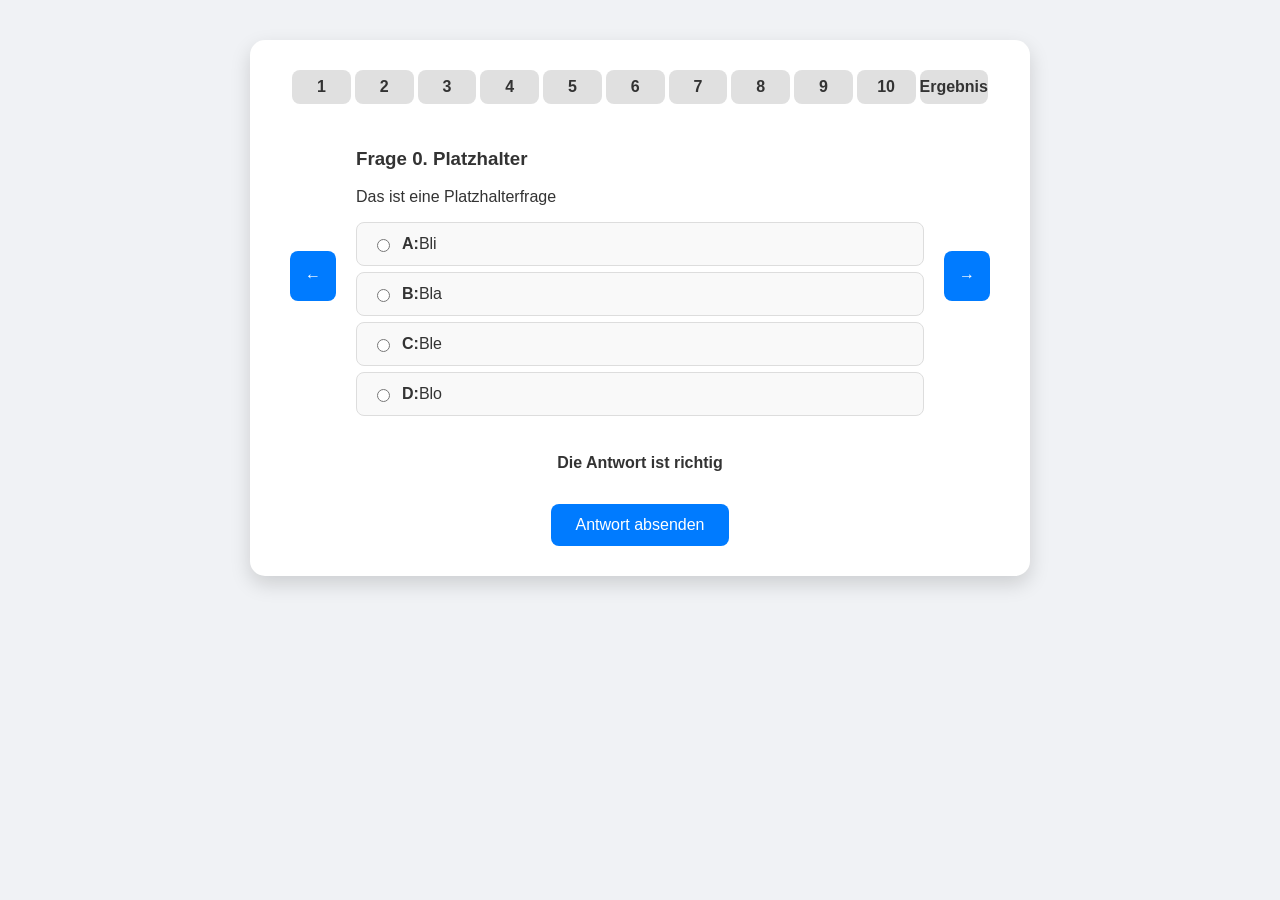
==== Quiz.html @ 4185fdd6 "Frontend gepusht Template Frontend ausgetauscht, gegen tatsächliches Frontend" ====
<!DOCTYPE HTML>
<html>
<head>
    <meta charset="UTF-8">
    <title>Social Engineering Quiz</title>
    <meta name="description" content="Ein Quiz zum Thema Social Engineering">
    <meta name="language" content="de">
    <meta name="publisher" content="FI25_1 (Amon, Brian, Corven, Leon, Leonard, Shahin)">
    <meta name="page-topic" content="Quiz">
	
	<link rel="stylesheet" href="styles/quiz.css">
	<script type="text/javascript" src="scripts/frontend.js"></script>
</head>
<body>
	<div class="quiz_frame">
		<div class="quiz_progressbar">
			<span class="step_1">1</span>
			<span class="step_2">2</span>
			<span class="step_3">3</span>
			<span class="step_4">4</span>
			<span class="step_5">5</span>
			<span class="step_6">6</span>
			<span class="step_7">7</span>
			<span class="step_8">8</span>
			<span class="step_9">9</span>
			<span class="step_10">10</span>
			<span class="step_result">Ergebnis</span>
		</div>
		
		<div class="quiz_container">
			<button id="prev-btn">←</button>

			<div id="question-box">
				<h3>Frage 0. Platzhalter</h3>
				<p>Das ist eine Platzhalterfrage</p>

				<label>
					<input type="radio" name="q" value="0">
					<strong>A:</strong> Bli
				</label>
				<label>
					<input type="radio" name="q" value="1">
					<strong>B:</strong> Bla
				</label>
				<label>
					<input type="radio" name="q" value="2">
					<strong>C:</strong> Ble
				</label>
				<label>
					<input type="radio" name="q" value="3">
					<strong>D:</strong> Blo
				</label>
			</div>

			<button id="next-btn">→</button>
		</div>
		
		<div id="feedback">Die Antwort ist richtig</div>
		
		<button id="submit-btn">Antwort absenden</button>
	</div>

</body>
</html>
---- styles/quiz.css ----
/* --- Grundlayout --- */
body {
    font-family: 'Segoe UI', Tahoma, Geneva, Verdana, sans-serif;
    background: #f0f2f5;
    color: #333;
    margin: 0;
    padding: 40px 0;
    display: flex;
    justify-content: center;
}

body.index-page {
    flex-direction: column;
    align-items: center;
    padding: 60px 20px;
}

.quiz_frame {
    background: #fff;
    border-radius: 15px;
    box-shadow: 0 8px 20px rgba(0,0,0,0.15);
    padding: 30px 40px;
    max-width: 700px;
    width: 90%;
}

/* --- Fortschrittsleiste --- */
.quiz_progressbar {
    display: flex;
    justify-content: space-between;
    margin-bottom: 25px;
}

.quiz_progressbar span {
    flex: 1;
    text-align: center;
    padding: 8px 0;
    margin: 0 2px;
    border-radius: 8px;
    background: #e0e0e0;
    font-weight: bold;
    transition: background 0.3s, color 0.3s;
}

.quiz_progressbar span.active {
    background: #007BFF;
    color: #fff;
}

/* --- Quiz Container --- */
.quiz_container {
    display: flex;
    justify-content: space-between;
    align-items: center; /* <-- vertikal zentriert */
    margin-bottom: 20px;
    gap: 20px;
}

/* Buttons */
button {
    background-color: #007BFF;
    border: none;
    color: #fff;
    padding: 12px 20px;
    border-radius: 8px;
    font-size: 16px;
    cursor: pointer;
    transition: all 0.2s ease-in-out;
}

button:hover {
    background-color: #0056b3;
    transform: translateY(-1px);
}

button:disabled {
    background-color: #ccc;
    cursor: not-allowed;
    transform: none;
}

#prev-btn, #next-btn {
    background-color: #007BFF;
    color: #fff;
    border: none;
    border-radius: 8px;
    padding: 12px 15px;
    font-size: 16px;
    cursor: pointer;
    flex-shrink: 0;
    height: 50px; /* gleiche Höhe wie die Antwortboxen */
}

#prev-btn:hover, #next-btn:hover {
    background-color: #0056b3;
}

#submit-btn {
    display: block;
    margin: 20px auto 0 auto;
    padding: 12px 25px;
    font-size: 16px;
    border-radius: 8px;
    background-color: #007BFF;
    color: #fff;
    cursor: pointer;
}

#submit-btn:hover {
    background-color: #0056b3;
}

/* Question Box */
#question-box {
    flex: 1;
}

/* Radio Buttons */
label {
    display: flex;
    align-items: center;
    margin: 6px 0;
    padding: 12px 15px;
    border-radius: 8px;
    border: 1px solid #ddd;
    cursor: pointer;
    transition: all 0.2s ease-in-out;
    background-color: #f9f9f9;
}

label:hover {
    background-color: #e6f0ff;
}

input[type="radio"] {
    margin-right: 12px;
}

/* Checked Effekt */
input[type="radio"]:checked + strong,
input[type="radio"]:checked {
    background-color: #cce0ff;
    border-color: #007BFF;
}

/* Feedback Box */
#feedback {
    margin-top: 20px;
    padding: 12px 15px;
    border-radius: 10px;
    font-weight: bold;
    text-align: center;
}

#feedback.correct {
    background-color: #d4edda;
    color: #155724;
    border: 1px solid #c3e6cb;
}

#feedback.wrong {
    background-color: #f8d7da;
    color: #721c24;
    border: 1px solid #f5c6cb;
}
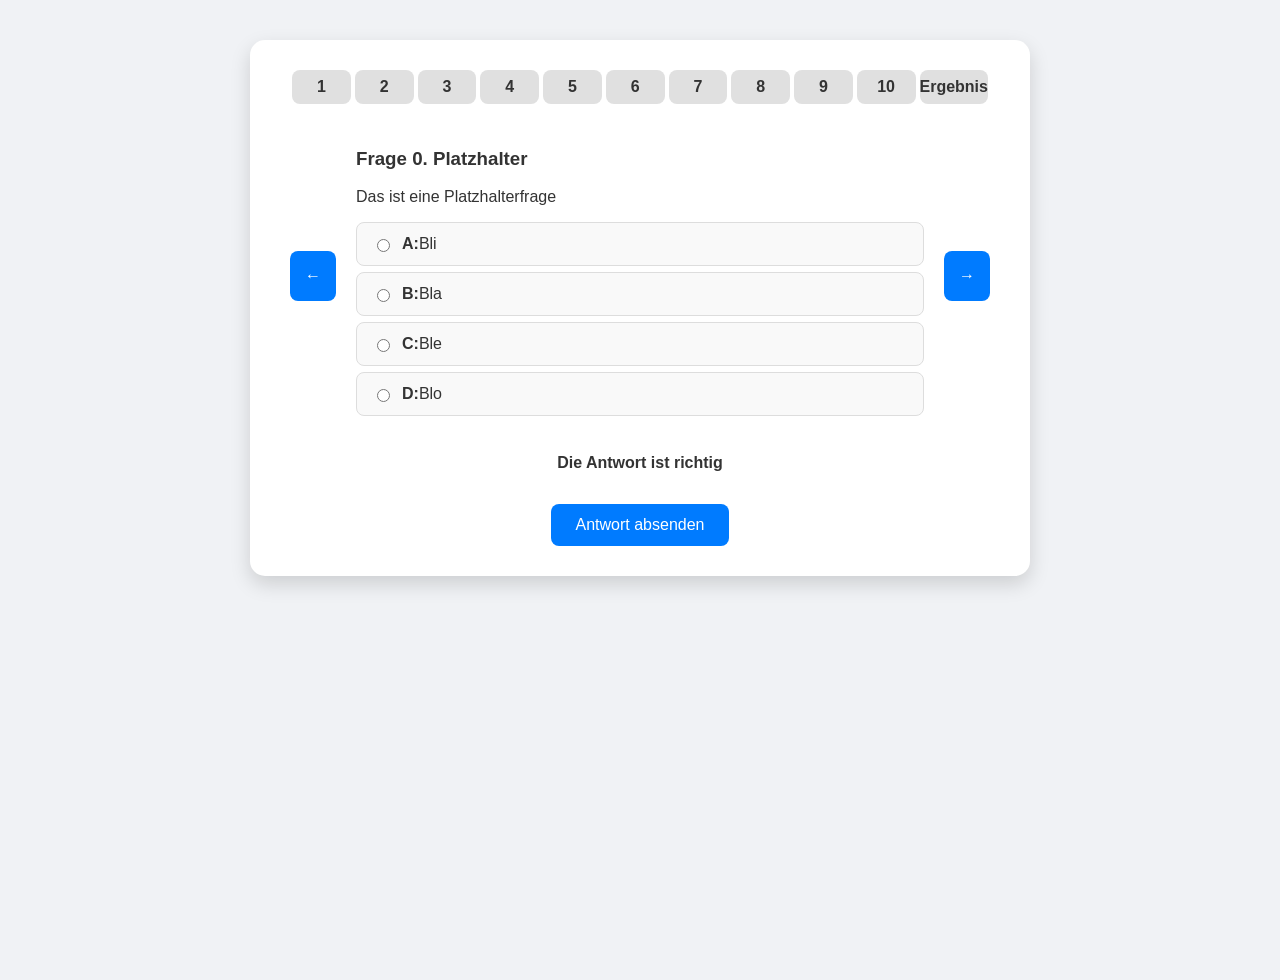
==== commit 10d50f2f: "Anpassungen Handyübersicht Anpassungen, damit der Handyscreen besser genutzt wird." ====
--- a/Quiz.html
+++ b/Quiz.html
@@ -2,6 +2,7 @@
 <html>
 <head>
     <meta charset="UTF-8">
+	<meta name="viewport" content="width=device-width, initial-scale=1.0">
     <title>Social Engineering Quiz</title>
     <meta name="description" content="Ein Quiz zum Thema Social Engineering">
     <meta name="language" content="de">
--- a/styles/quiz.css
+++ b/styles/quiz.css
@@ -7,6 +7,8 @@
     padding: 40px 0;
     display: flex;
     justify-content: center;
+	align-items: flex-start;
+	min-height: 100vh;
 }
 
 body.index-page {
@@ -22,6 +24,34 @@
     padding: 30px 40px;
     max-width: 700px;
     width: 90%;
+}
+
+@media screen and (max-width: 768px) {
+    body {
+        flex-direction: column;
+        align-items: center;
+        justify-content: center;
+        padding: 20px;
+    }
+
+    .quiz_frame {
+        width: 95%;
+        padding: 20px;
+    }
+
+    h1 {
+        font-size: 1.8rem;
+        text-align: center;
+    }
+
+    p {
+        text-align: center;
+        font-size: 1rem;
+    }
+
+    button {
+        font-size: 16px;
+    }
 }
 
 /* --- Fortschrittsleiste --- */
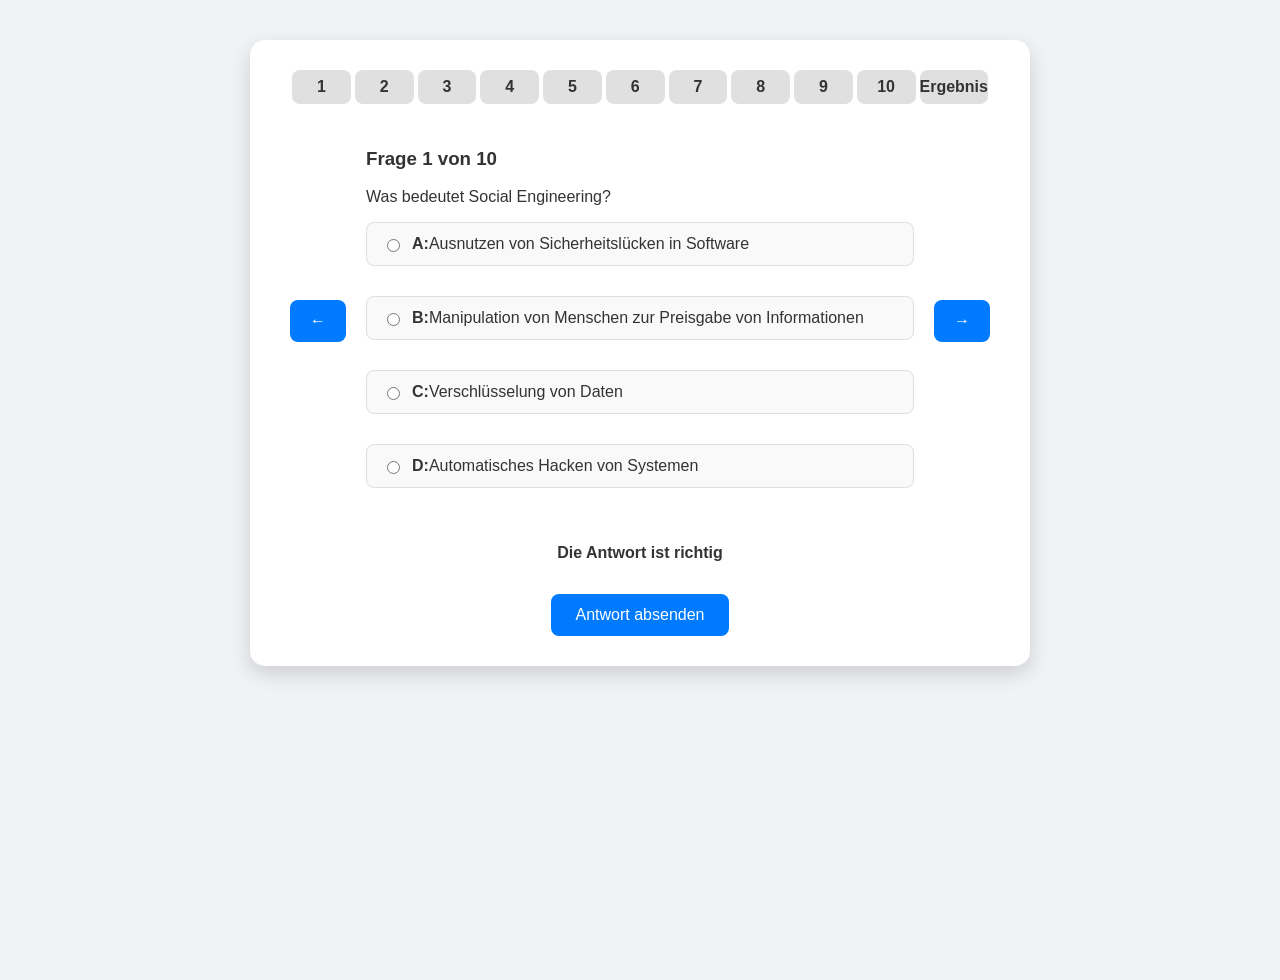
==== commit e80ea34e: "Umstellung auf Javascript" ====
--- a/Quiz.html
+++ b/Quiz.html
@@ -10,7 +10,9 @@
     <meta name="page-topic" content="Quiz">
 	
 	<link rel="stylesheet" href="styles/quiz.css">
-	<script type="text/javascript" src="scripts/frontend.js"></script>
+	<!--script type="text/javascript" src="scripts/frontend.js"></script-->
+	<script type="text/javascript" src="scripts/questions.js"></script>
+	<script type="text/javascript" src="scripts/quiz_logic.js"></script>
 </head>
 <body>
 	<div class="quiz_frame">
@@ -29,7 +31,7 @@
 		</div>
 		
 		<div class="quiz_container">
-			<button id="prev-btn">←</button>
+			<button onclick="prevQuestion()">←</button>
 
 			<div id="question-box">
 				<h3>Frage 0. Platzhalter</h3>
@@ -53,7 +55,7 @@
 				</label>
 			</div>
 
-			<button id="next-btn">→</button>
+			<button onclick="nextQuestion()">→</button>
 		</div>
 		
 		<div id="feedback">Die Antwort ist richtig</div>
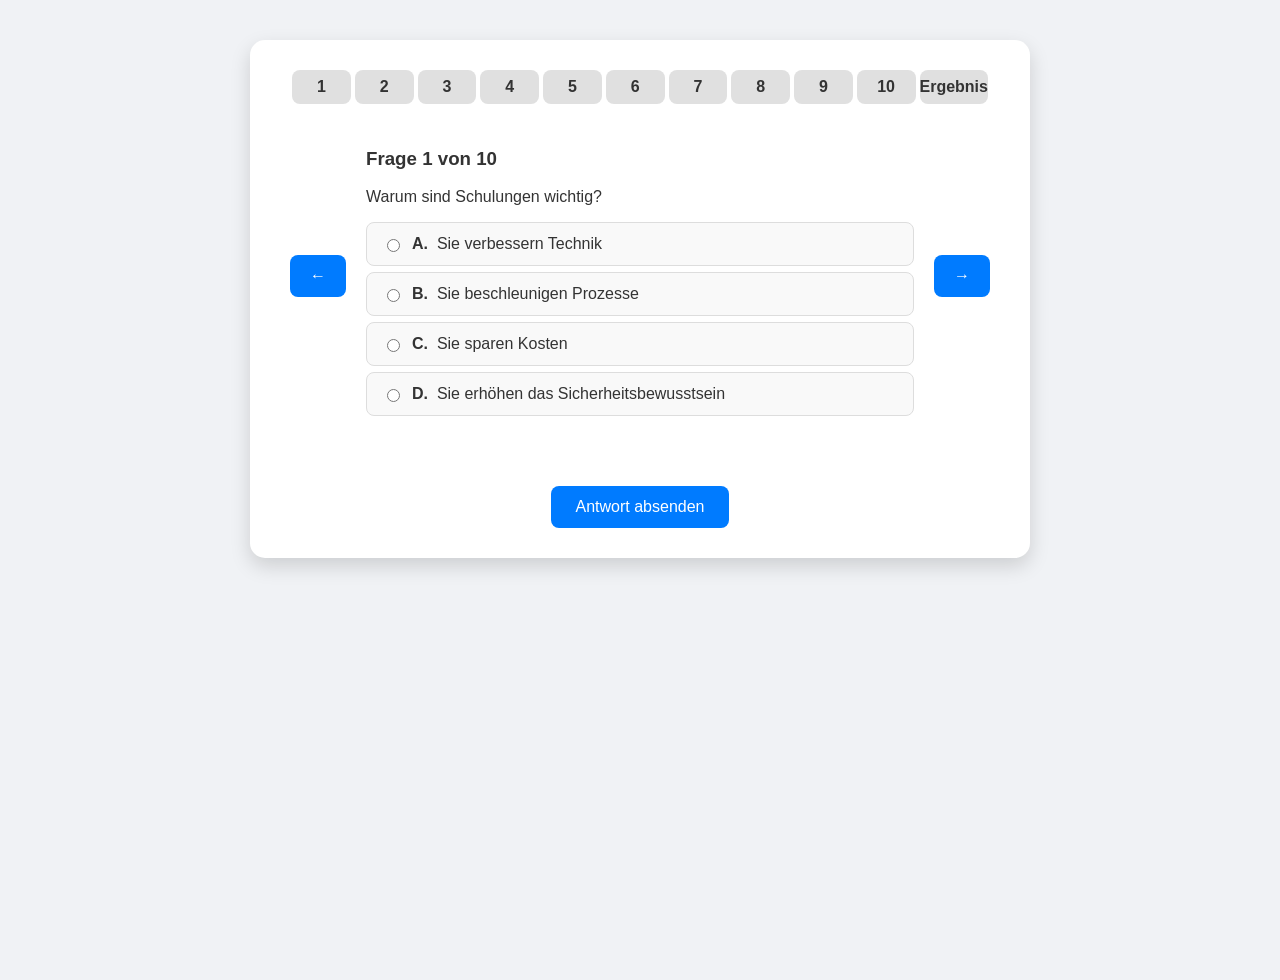
==== commit 92fe828d: "Antwort Button und Feedback ergänzt" ====
--- a/Quiz.html
+++ b/Quiz.html
@@ -10,7 +10,7 @@
     <meta name="page-topic" content="Quiz">
 	
 	<link rel="stylesheet" href="styles/quiz.css">
-	<!--script type="text/javascript" src="scripts/frontend.js"></script-->
+	
 	<script type="text/javascript" src="scripts/questions.js"></script>
 	<script type="text/javascript" src="scripts/quiz_logic.js"></script>
 </head>
@@ -58,9 +58,9 @@
 			<button onclick="nextQuestion()">→</button>
 		</div>
 		
-		<div id="feedback">Die Antwort ist richtig</div>
+		<div id="feedback">X</div>
 		
-		<button id="submit-btn">Antwort absenden</button>
+		<button id="submit-btn" onclick="sendAnswer()">Antwort absenden</button>
 	</div>
 
 </body>
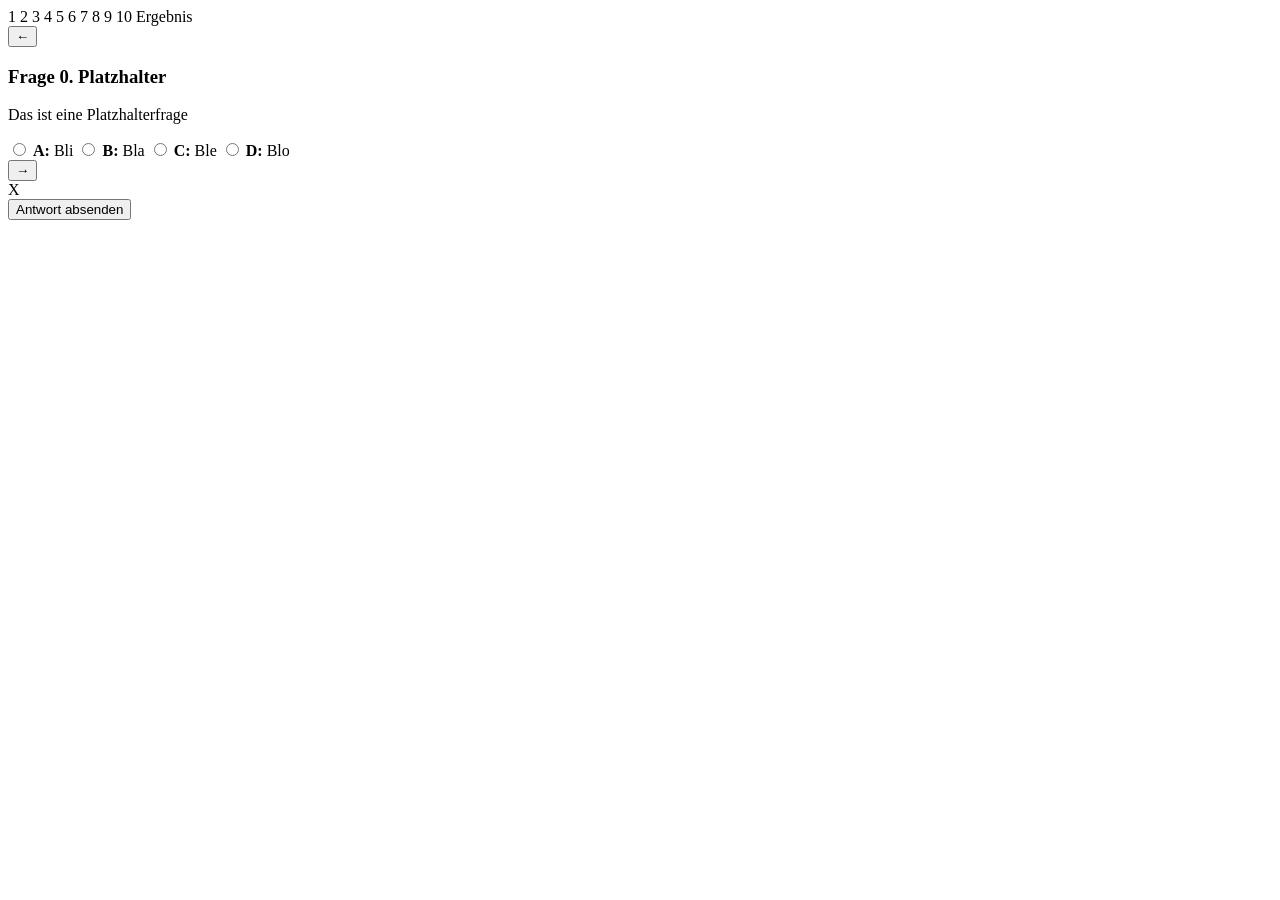
==== commit 4e2de7ed: "Github Fix?" ====
--- a/Quiz.html
+++ b/Quiz.html
@@ -1,6 +1,7 @@
 <!DOCTYPE HTML>
 <html>
 <head>
+	<base href="/test/">
     <meta charset="UTF-8">
 	<meta name="viewport" content="width=device-width, initial-scale=1.0">
     <title>Social Engineering Quiz</title>
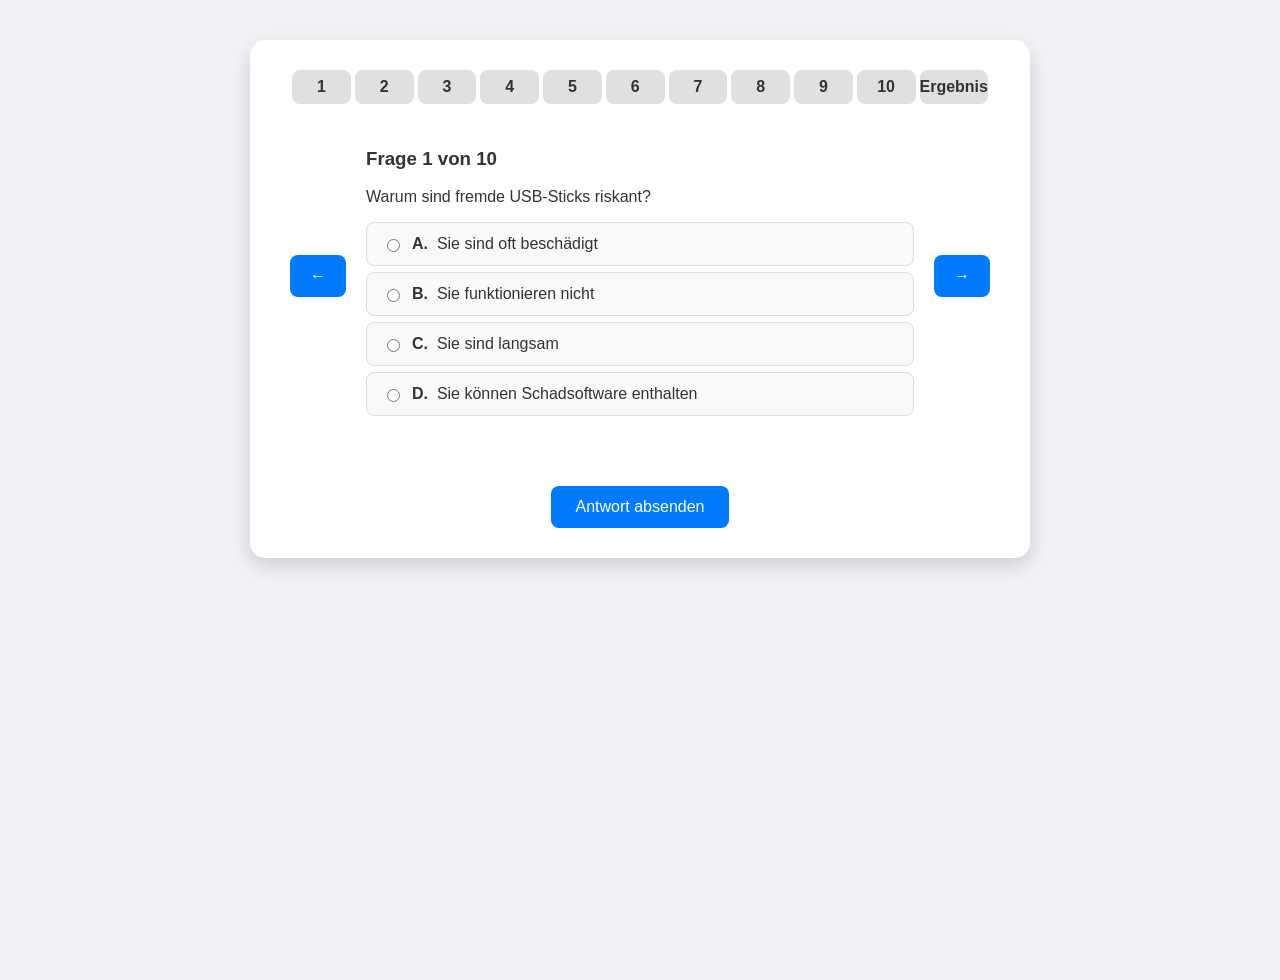
==== commit f924847d: "Github Fix Try 3" ====
--- a/Quiz.html
+++ b/Quiz.html
@@ -1,7 +1,6 @@
 <!DOCTYPE HTML>
 <html>
 <head>
-	<base href="/test/">
     <meta charset="UTF-8">
 	<meta name="viewport" content="width=device-width, initial-scale=1.0">
     <title>Social Engineering Quiz</title>
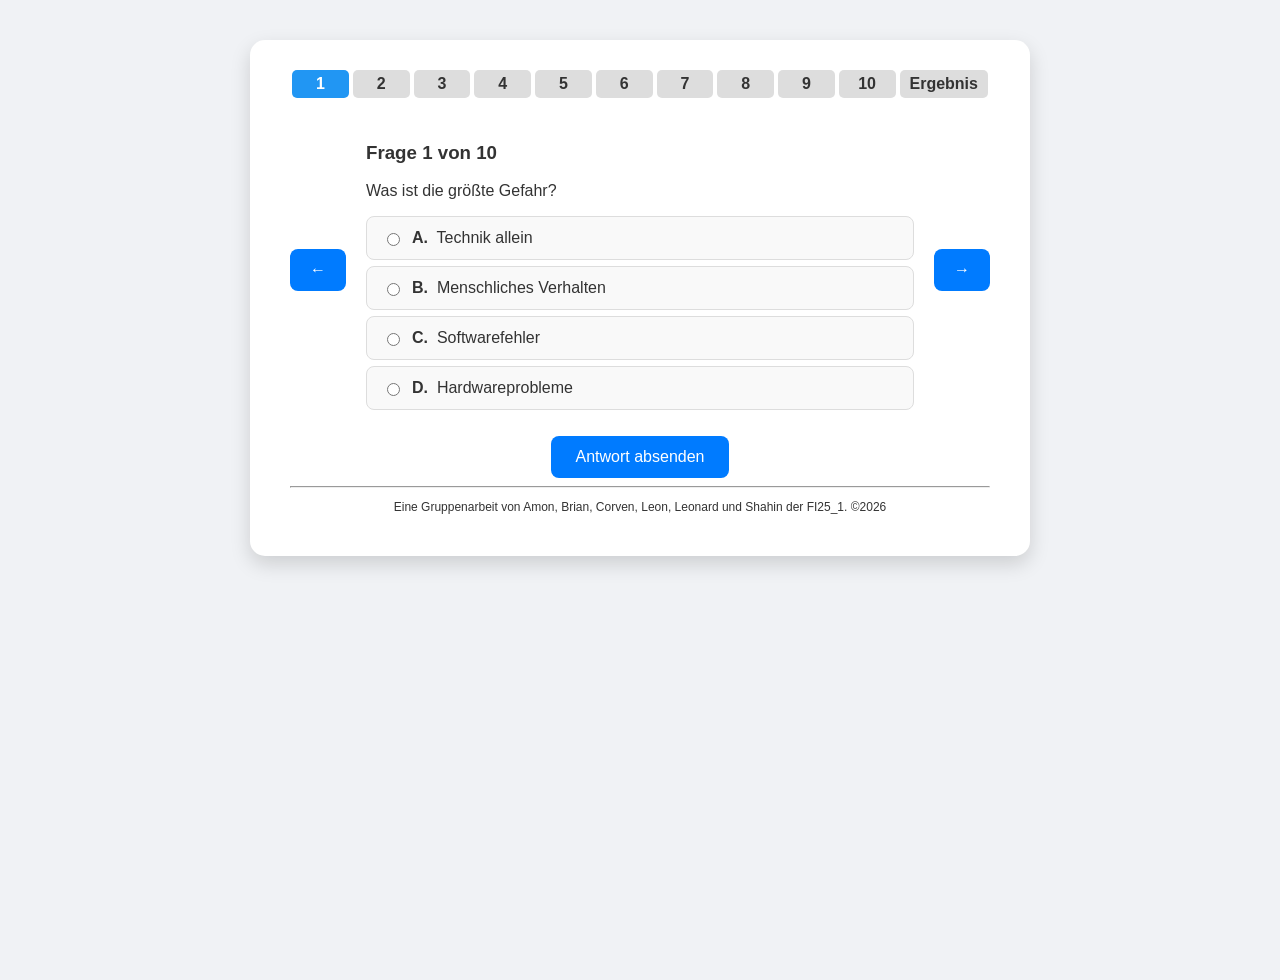
==== commit d9168d40: "Quiz voll funktionsfähig" ====
--- a/Quiz.html
+++ b/Quiz.html
@@ -61,7 +61,13 @@
 		<div id="feedback">X</div>
 		
 		<button id="submit-btn" onclick="sendAnswer()">Antwort absenden</button>
+		
+		<div class="copyright">
+			<hr>
+			<p>Eine Gruppenarbeit von Amon, Brian, Corven, Leon, Leonard und Shahin der FI25_1. ©2026</p>
+		</div>
 	</div>
 
+	
 </body>
 </html>
--- a/styles/quiz.css
+++ b/styles/quiz.css
@@ -77,11 +77,32 @@
     color: #fff;
 }
 
+.quiz_progressbar span {
+    padding: 5px 10px;
+    border-radius: 5px;
+    background-color: #ddd;
+}
+
+.correct-step {
+    background-color: #4CAF50 !important;
+    color: white;
+}
+
+.wrong-step {
+    background-color: #f44336 !important;
+    color: white;
+}
+
+.active {
+    background-color: #2196F3 !important;
+    color: white;
+}
+
 /* --- Quiz Container --- */
 .quiz_container {
     display: flex;
     justify-content: space-between;
-    align-items: center; /* <-- vertikal zentriert */
+    align-items: center;
     margin-bottom: 20px;
     gap: 20px;
 }
@@ -164,6 +185,20 @@
 
 input[type="radio"] {
     margin-right: 12px;
+}
+
+.correct {
+    background-color: #4CAF50; /* grün */
+    color: white;
+}
+
+.wrong {
+    background-color: #f44336; /* rot */
+    color: white;
+}
+
+.solution {
+    background-color: #ffeb3b; /* gelb */
 }
 
 /* Checked Effekt */
@@ -192,4 +227,16 @@
     background-color: #f8d7da;
     color: #721c24;
     border: 1px solid #f5c6cb;
-}+}
+
+/* Special */
+.hidden {
+    display: none;
+}
+
+/* Copyright */
+.copyright p {
+    font-size: 12px;
+	text-align: center;
+}
+
